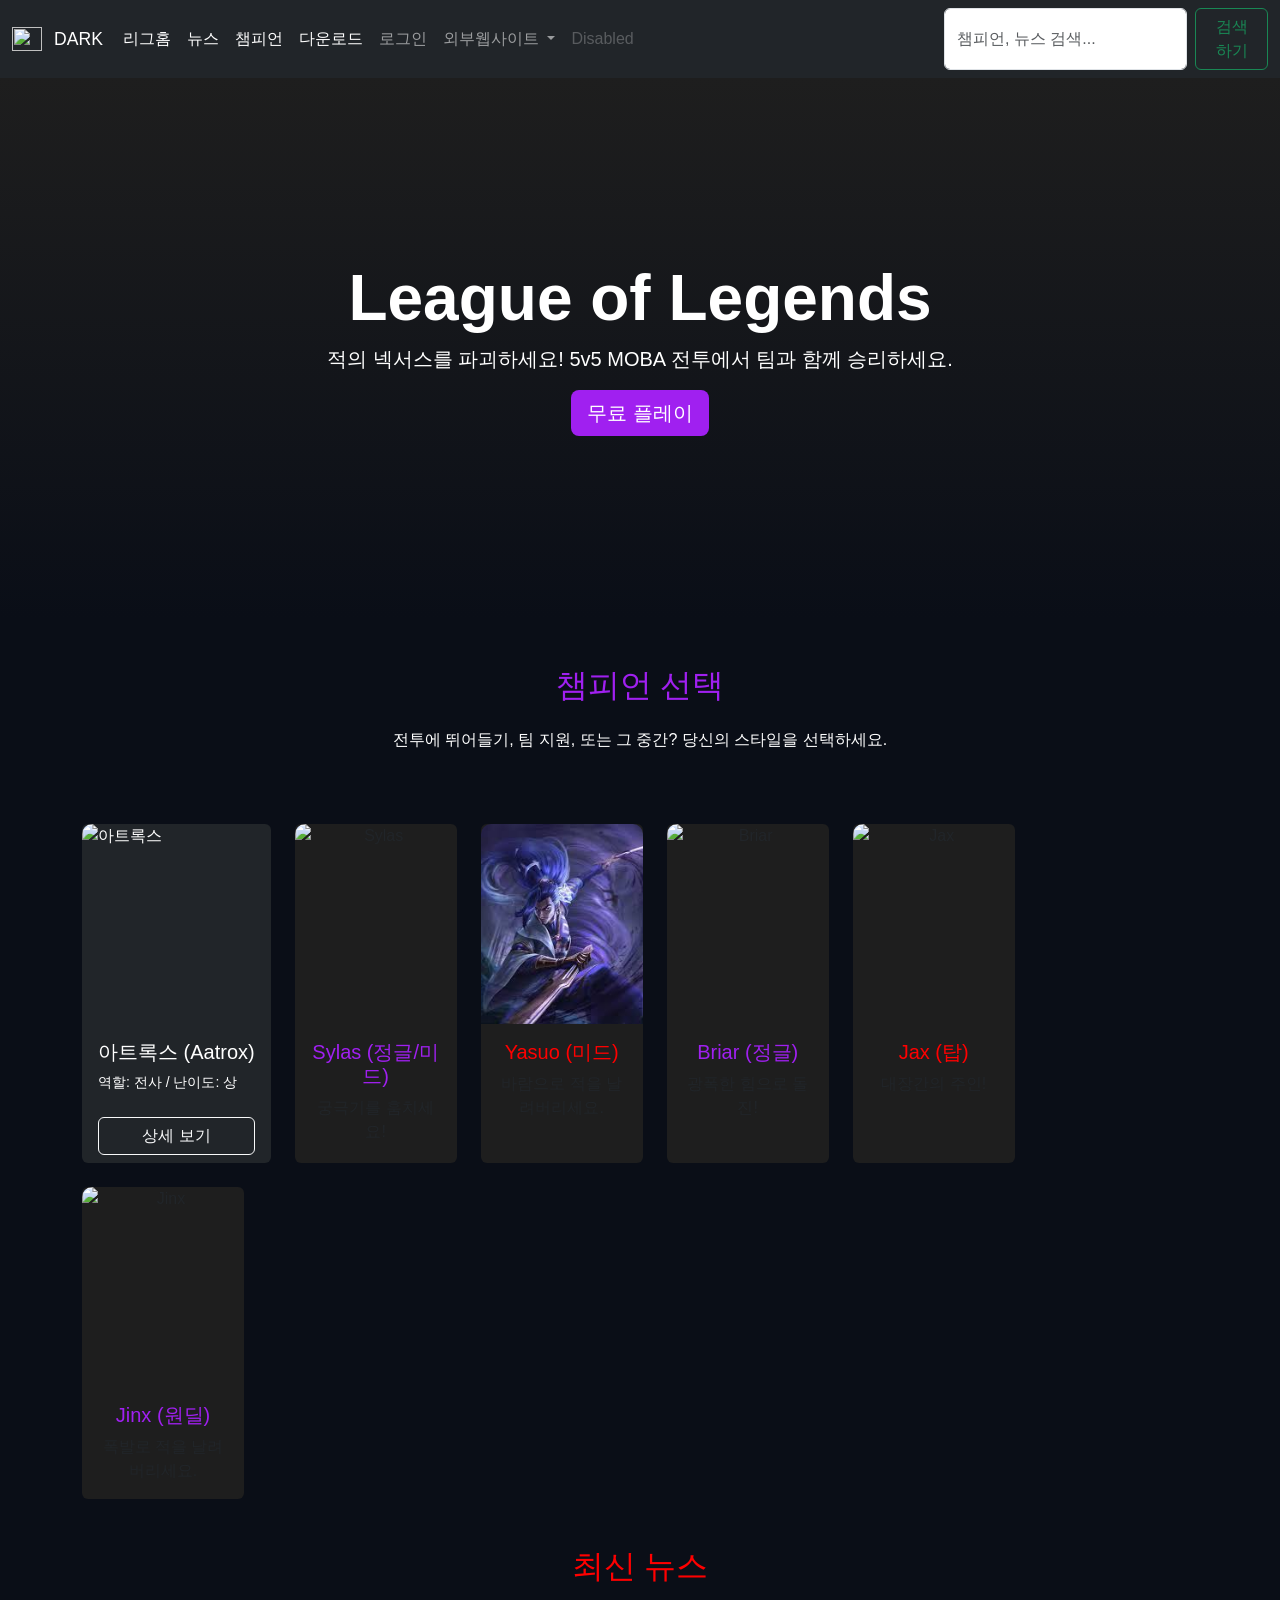
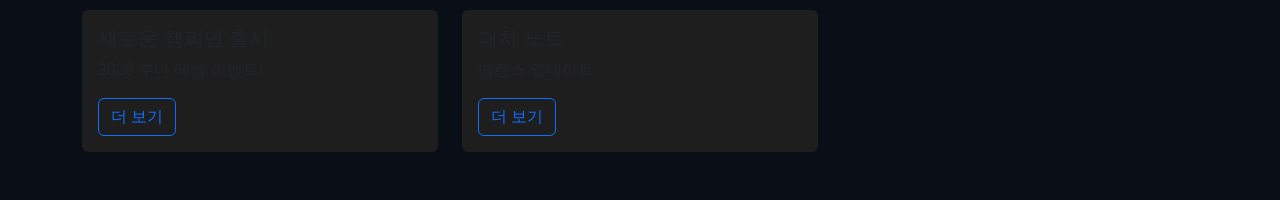
==== src/main/resources/META-INF/resources/main_index.html @ 8aef120c "12주차 자바 수업" ====
<!DOCTYPE html>
<html lang="ko">
<head>
    <meta charset="UTF-8">
    <meta name="viewport" content="width=device-width, initial-scale=1.0">
    <title>League of Legends - 메인 페이지</title>
    <!-- Bootstrap 5 CDN -->
    <link href="https://cdn.jsdelivr.net/npm/bootstrap@5.3.0/dist/css/bootstrap.min.css" rel="stylesheet">
    <link rel="stylesheet" href="css/main.css">
    <script src="js/bootstrap.bundle.min.js"></script>
    <script src="js/test2.js"></script>
    <script src="js/test.js"></script>
    <script src="js/toggle.js"></script>

    
    <script>
        window.onload = function() {
            alert("메인 페이지 로딩 완료");
        }
    </script>

</head>
<body>

    <!-- 헤더 (Navbar) -->
    <!-- <nav class="navbar navbar-expand-lg navbar-dark">
        <div class="container-fluid">
            <a class="navbar-brand" href="index.html">리그 오브 레전드</a>
            <button class="navbar-toggler" type="button" data-bs-toggle="collapse" data-bs-target="#navbarNav" aria-controls="navbarNav" aria-expanded="false" aria-label="Toggle navigation">
                <span class="navbar-toggler-icon"></span>
            </button>
            <div class="collapse navbar-collapse" id="navbarNav">
                <ul class="navbar-nav ms-auto">
                    <li class="nav-item"><a class="nav-link" href="#">뉴스</a></li>
                    <li class="nav-item"><a class="nav-link" href="#">챔피언</a></li>
                    <li class="nav-item"><a class="nav-link" href="#">다운로드</a></li>
                    <li class="nav-item"><a class="nav-link" href="#">로그인</a></li>
                    <li class="nav-item"><a class="nav-link" href="https://www.leagueoflegends.com/ko-kr/" target ="_blank">외부사이트</a></li>
                </ul>
            </div>
        </div>
    </nav> -->


    <nav class="navbar navbar-expand-lg navbar-dark bg-dark">
  <div class="container-fluid">
    <img src="/images/LOL.webp" alt="" width="30" height="24">
<!-- [변경] "Navbar" 텍스트 → 다크/라이트 토글 버튼 -->
<button class="btn border-0" id="themeToggleBtn" onclick="toggleTheme()">
DARK
</button>
    <!-- <a class="navbar-brand" href="#">NAVIVAR</a> -->
    <button class="navbar-toggler" type="button" data-bs-toggle="collapse" data-bs-target="#navbarSupportedContent" aria-controls="navbarSupportedContent" aria-expanded="false" aria-label="Toggle navigation">
      <span class="navbar-toggler-icon"></span>
    </button>
    <div class="collapse navbar-collapse" id="navbarSupportedContent">
      <ul class="navbar-nav me-auto mb-2 mb-lg-0">
        <li class="nav-item">
          <a class="nav-link active" aria-current="page" href="#">리그홈</a>
        </li>
        <li class="nav-item">
          <a class="nav-link active" aria-current="page" href="#">뉴스</a>
        </li>
        <li class="nav-item">
          <a class="nav-link active" aria-current="page" href="#">챔피언</a>
        </li>
        <li class="nav-item">
          <a class="nav-link active" aria-current="page" href="main_page_sub/download.html">다운로드</a>
        </li>
        <li class="nav-item">
          <a class="nav-link" href="/login">로그인</a>
        </li>
        <li class="nav-item dropdown">
          <a class="nav-link dropdown-toggle" href="#" id="navbarDropdown" role="button" data-bs-toggle="dropdown" aria-expanded="false">
            외부웹사이트
          </a>
          <ul class="dropdown-menu" aria-labelledby="navbarDropdown">
            <li><a class="dropdown-item" href="https://www.leagueoflegends.com/ko-kr/" target ="_blank">롤공식홈</a></li>
            <li><a class="dropdown-item" href="https://lol.ps/" target ="_blank">롤전적</a></li>
            <li><hr class="dropdown-divider"></li>
            <li><a class="dropdown-item" href="https://www.youtube.com/@LeagueofLegends-Korea" target = "_blank">관련유튜브</a></li>
          </ul>
        </li>
        <li class="nav-item">
          <a class="nav-link disabled" href="#" tabindex="-1" aria-disabled="true">Disabled</a>
        </li>
      </ul>
      <form class="d-flex" id="searchForm">
        <input class="form-control me-2" type="search" placeholder="챔피언, 뉴스 검색..." aria-label="Search" id="searchInput">
        <button class="btn btn-outline-success" type="submit">검색하기</button>
    </form>
    </div>
  </div>
</nav>
    <!-- 히어로 배너 (Hero Banner) -->
    <section class="hero d-flex align-items-center justify-content-center text-center py-5">
        <div class="container">
            <h1 class="display-3 fw-bold">League of Legends</h1>
            <p class="lead">적의 넥서스를 파괴하세요! 5v5 MOBA 전투에서 팀과 함께 승리하세요.</p>
            <a href="#" class="btn btn-primary btn-lg" onclick="alert('즐거운 플레이 되세요')" >무료 플레이</a>
        </div>
    </section>

<!-- 챔피언 선택 섹션 (작은 썸네일 PNG로 업데이트!) -->
    <section class="container my-5">
        <h2 class="text-center mb-4 accent-purple">챔피언 선택</h2>
        <p class="text-center mb-5">전투에 뛰어들기, 팀 지원, 또는 그 중간? 당신의 스타일을 선택하세요.</p>
        <div class="row g-4">
        <div class="row row-cols-auto g-4"> 
            <!-- Aatrox -->
            <!-- <div class="col-md-6 col-lg-4 col-xl-2">
                <div class="card text-center h-100">
                    <img src="https://ddragon.leagueoflegends.com/cdn/15.24.1/img/champion/Aatrox.png" class="card-img-top" alt="Aatrox" loading="lazy">
                    <div class="card-body">
                        <h5 class="card-title accent-red">Aatrox (탑)</h5>
                        <p class="card-text">어둠의 검으로 적을 베세요.</p>
                    </div>
                </div>
            </div> -->

             <!-- <div class="col">
<div class="card bg-dark text-white border-secondary h-100">
    <img src="https://ddragon.leagueoflegends.com/cdn/15.24.1/img/champion/Aatrox.png" class="card-img-top" alt="아트록스">
    <div class="card-body">
    <h5 class="card-title">아트록스 (Aatrox)</h5>
    <p class="card-text small">역할: 전사 / 난이도: 상</p>
        </div>
            <div class="card-footer bg-transparent border-0">
                <button class="btn btn-outline-light w-100"
                    data-bs-toggle="modal"
                    data-bs-target="#modalAatrox"
                    data-champ="Aatrox">
                    상세 보기
                </button>
            </div>
        </div>
</div>  -->

<div class="col">
<div class="card bg-dark text-white border-secondary h-100">
    <img src="https://ddragon.leagueoflegends.com/cdn/15.24.1/img/champion/Aatrox.png" class="card-img-top" alt="아트록스">
    <div class="card-body">
<h5 class="card-title">아트록스 (Aatrox)</h5>
<p class="card-text small">역할: 전사 / 난이도: 상</p>
    </div>
    <div class="card-footer bg-transparent border-0">
<button class="btn btn-outline-light w-100"
data-bs-toggle="modal"
data-bs-target="#modalAatrox"
data-champ="Aatrox">
상세 보기
</button>
</div>
</div>
</div>

<!-- 모달 (iframe으로 Aatrox.html 불러오기) -->
<div class="modal fade" id="modalAatrox" tabindex="-1" aria-labelledby="modalAatroxLabel" aria-hidden="true">
<div class="modal-dialog modal-xl modal-dialog-centered modal-dialog-scrollable">
<div class="modal-content bg-dark text-white border-secondary">
<!-- 헤더 -->
<div class="modal-header border-secondary">
<h5 class="modal-title" id="modalAatroxLabel">아트록스 (Aatrox) 상세 정보</h5>
<button type="button" class="btn-close btn-close-white" data-bs-dismiss="modal" aria-label="Close"></button>
</div>
<!-- 바디: iframe으로 내용 채움 -->
<div class="modal-body p-0" style="height: 65vh; background: #0a0e17;">
<iframe
src="modals/Aatrox.html"
frameborder="0"
style="width: 100%; height: 100%; border: none;"
allowfullscreen>
</iframe>
</div>
<!-- 푸터 -->
<div class="modal-footer border-secondary">
<button type="button" class="btn btn-outline-light" data-bs-dismiss="modal">닫기</button>
</div>
</div>
</div>
</div>
            <!-- Sylas -->
            <div class="col-md-6 col-lg-4 col-xl-2">
                <div class="card text-center h-100">
                    <img src="https://ddragon.leagueoflegends.com/cdn/15.24.1/img/champion/Sylas.png" class="card-img-top" alt="Sylas" loading="lazy">
                    <div class="card-body">
                        <h5 class="card-title accent-purple">Sylas (정글/미드)</h5>
                        <p class="card-text">궁극기를 훔치세요!</p>
                    </div>
                </div>
            </div>
            <!-- Anivia -->
            <div class="col-md-6 col-lg-4 col-xl-2">
                <div class="card text-center h-100">
                    <img src="image/yasuo.jpg" class="card-img-top" alt="Anivia" loading="lazy">
                    <div class="card-body">
                        <h5 class="card-title accent-red">Yasuo (미드)</h5>
                        <p class="card-text">바람으로 적을 날려버리세요.</p>
                    </div>
                </div>
            </div>
            <!-- Briar -->
            <div class="col-md-6 col-lg-4 col-xl-2">
                <div class="card text-center h-100">
                    <img src="https://ddragon.leagueoflegends.com/cdn/15.24.1/img/champion/Briar.png" class="card-img-top" alt="Briar" loading="lazy">
                    <div class="card-body">
                        <h5 class="card-title accent-purple">Briar (정글)</h5>
                        <p class="card-text">광폭한 힘으로 돌진!</p>
                    </div>
                </div>
            </div>
            <!-- Jax -->
            <div class="col-md-6 col-lg-4 col-xl-2">
                <div class="card text-center h-100">
                    <img src="https://ddragon.leagueoflegends.com/cdn/15.24.1/img/champion/Jax.png" class="card-img-top" alt="Jax" loading="lazy">
                    <div class="card-body">
                        <h5 class="card-title accent-red">Jax (탑)</h5>
                        <p class="card-text">대장간의 주인!</p>
                    </div>
                </div>
            </div>
            <!-- Jinx -->
            <div class="col-md-6 col-lg-4 col-xl-2">
                <div class="card text-center h-100">
                    <img src="https://ddragon.leagueoflegends.com/cdn/15.24.1/img/champion/Jinx.png" class="card-img-top" alt="Jinx" loading="lazy">
                    <div class="card-body">
                        <h5 class="card-title accent-purple">Jinx (원딜)</h5>
                        <p class="card-text">폭발로 적을 날려버리세요.</p>
                    </div>
                </div>
            </div>
        </div>
    </section>

    <!-- 뉴스 섹션 (기존 유지) -->
    <section class="container my-5">
        <h2 class="text-center mb-4 accent-red">최신 뉴스</h2>
        <div class="row g-4">
            <div class="col-md-6 col-lg-4">
                <div class="card">
                    <div class="card-body">
                        <h5 class="card-title">새로운 챔피언 출시</h5>
                        <p class="card-text">2026 루나 레벨 이벤트!</p>
                        <a href="#" class="btn btn-outline-primary">더 보기</a>
                    </div>
                </div>
            </div>
            <div class="col-md-6 col-lg-4">
                <div class="card">
                    <div class="card-body">
                        <h5 class="card-title">패치 노트</h5>
                        <p class="card-text">밸런스 업데이트.</p>
                        <a href="#" class="btn btn-outline-primary">더 보기</a>
                    </div>
                </div>
            </div>
        </div>
    </section>
    
    <!-- ===== 검색 결과 섹션 (기본 숨김) ===== -->
    <section id="searchResults">
    <!-- 키워드 헤더 -->
    <div class="search-keyword-header">
    <h1 id="searchKeywordDisplay"></h1>
    </div>
    <!-- 본문: 사이드바 + 콘텐츠 -->
    <div class="search-body">
    <div class="container-fluid px-0">
    <div class="row g-0">
    <!-- 왼쪽 카테고리 사이드바 -->
    <div class="col-md-3 col-lg-2 search-sidebar bg-white py-4">
    <div class="px-3 mb-3" style="font-size:0.8rem; color:#999; text-transform:uppercase; letter-spacing:0.1em;">카테고리</div>
    <div class="search-category-item active" onclick="switchCategory('champion', this)">
    챔피언 <span class="count" id="champCount">(0)</span>
    </div>
    <div class="search-category-item" onclick="switchCategory('news', this)">
    뉴스 <span class="count" id="newsCount">(0)</span>
    </div>
    </div>
    <!-- 오른쪽 콘텐츠 -->
    <div class="col-md-9 col-lg-10 search-content-area">
    <!-- 챔피언 결과 -->
    <div id="resultChampion">
    <h5 class="mb-4" style="color:#333;">챔피언</h5>
    <div id="championResultList"></div>
    </div>
    <!-- 뉴스 결과 -->
    <div id="resultNews" style="display:none;">
    <h5 class="mb-4" style="color:#333;">뉴스</h5>
    <div id="newsResultList"></div>
    </div>
    </div>
    </div>
    </div>
    </div>
    </section>

    <script src="js/search.js"></script>
    
</body>
</html>
---- src/main/resources/META-INF/resources/css/main.css ----
/* ── 기본 레이아웃 ──────────────────────────────────────────── */
body { background-color: #0a0e17; color: #fff; font-family: 'Arial', sans-serif; }
.navbar { background-color: #000; }
.hero { background: linear-gradient(to bottom, #1e1e1e, #0a0e17); min-height: 60vh; }

/* ── 강조 색상 ──────────────────────────────────────────────── */
.accent-purple { color: #a020f0; }
.accent-red { color: #ff0000; }

/* ── 카드 ────────────────────────────────────────────────────── */
.card { background-color: #1e1e1e; border: none; transition: transform 0.3s, box-shadow 0.3s; }
.card:hover { transform: scale(1.05); box-shadow: 0 10px 20px rgba(160, 32, 240, 0.5); }
.card-img-top { height: 200px; object-fit: cover; border-radius: 10px 10px 0 0; }

/* ── 버튼 ────────────────────────────────────────────────────── */
.btn-primary { background-color: #a020f0; border: none; }
.btn-primary:hover { background-color: #800080; }

/* ── 검색 결과 페이지 ────────────────────────────────────────── */
#searchResults { display: none; }

.search-keyword-header {
    background: #0a0a0a;
    background-image: radial-gradient(ellipse at center, #1a1a1a 0%, #000 70%);
    min-height: 180px;
    display: flex;
    align-items: center;
    justify-content: center;
    border-bottom: 2px solid #c8a96e;
}
.search-keyword-header h1 {
    font-size: 2.8rem;
    font-weight: 700;
    color: #fff;
    letter-spacing: 0.05em;
}

.search-body { background-color: #f0ede8; min-height: 500px; }
.search-sidebar { border-right: 1px solid #ddd; }

.search-category-item {
    padding: 14px 20px;
    cursor: pointer;
    color: #333;
    font-size: 0.95rem;
    border-left: 3px solid transparent;
    transition: all 0.2s;
}
.search-category-item:hover { background: #e0dcd5; }
.search-category-item.active {
    border-left: 3px solid #c8253a;
    font-weight: 700;
    color: #c8253a;
    background: #e8e4df;
}
.search-category-item .count { color: #999; font-size: 0.85rem; margin-left: 6px; }

.search-content-area { padding: 30px; }

.search-result-card {
    background: #fff;
    border: none;
    border-radius: 6px;
    margin-bottom: 16px;
    transition: box-shadow 0.2s;
}
.search-result-card:hover { box-shadow: 0 4px 15px rgba(0,0,0,0.15); }
.search-result-card img { width: 110px; height: 80px; object-fit: cover; border-radius: 6px 0 0 6px; }

.no-result { text-align: center; padding: 80px 20px; color: #666; }
.no-result h4 { color: #333; }

        body { background-color: #0a0e17; color: #fff; font-family: 'Arial', sans-serif; }
        .navbar { background-color: #000; }
        .hero { background: linear-gradient(to bottom, #1e1e1e, #0a0e17); min-height: 60vh; }
        .accent-purple { color: #a020f0; }
        .accent-red { color: #ff0000; }
        .card { background-color: #1e1e1e; border: none; transition: transform 0.3s, box-shadow 0.3s; }
        .card:hover { transform: scale(1.05); box-shadow: 0 10px 20px rgba(160, 32, 240, 0.5); }
        .card-img-top { height: 200px; object-fit: cover; border-radius: 10px 10px 0 0; }
        .btn-primary { background-color: #a020f0; border: none; }
        .btn-primary:hover { background-color: #800080; }
/* ── [추가] 테마 토글 버튼 (폰트 크기, 색상 등 ) ──────────────── */
#themeToggleBtn { font-size: 1.1rem; color: #fff; }
body.light-mode #themeToggleBtn { color: #212529; }
/* ── [추가] 라이트 모드 (다양한 색상 정보 ─────────────────────── */
body.light-mode { background-color: #f8f9fa; color: #212529; }
body.light-mode .navbar { background-color: #e9ecef !important; }
body.light-mode .navbar .navbar-brand,
body.light-mode .navbar .nav-link { color: #212529 !important; }
body.light-mode .hero { background: linear-gradient(to bottom, #dce3ea, #f8f9fa); }
body.light-mode .card { background-color: #ffffff; color: #212529; border: 1px solid #dee2e6; }
body.light-mode .card-title { color: #212529; }
body.light-mode .card-text { color: #555; }
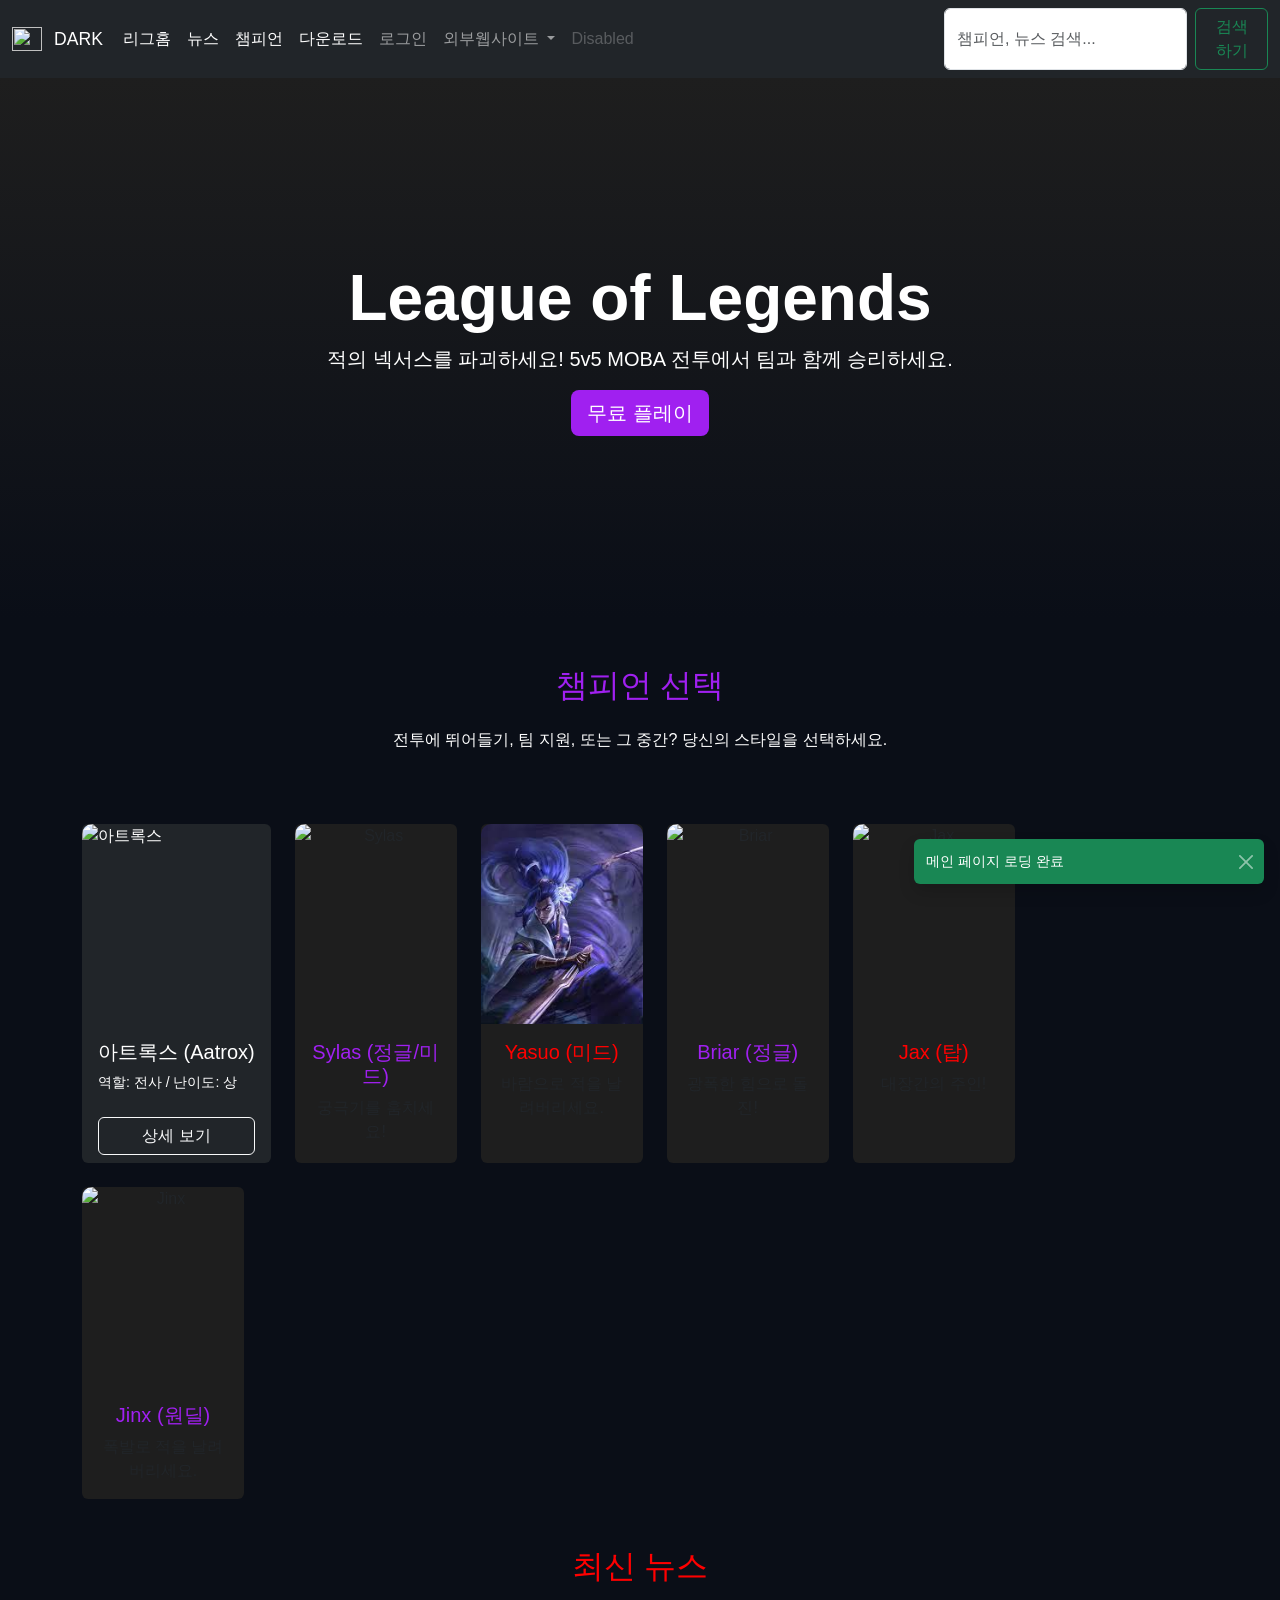
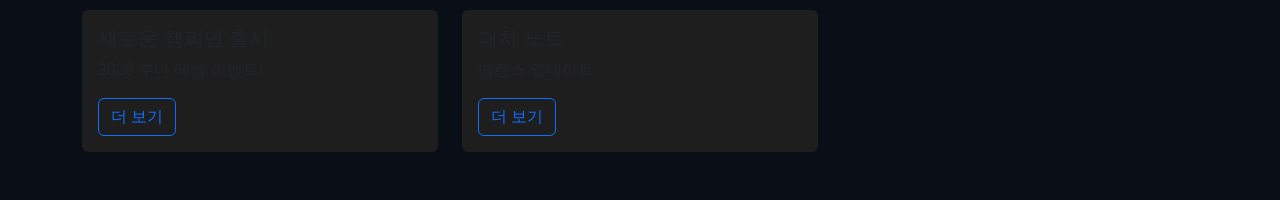
==== commit 772fa97f: "13주차 자바 수업" ====
--- a/src/main/resources/META-INF/resources/main_index.html
+++ b/src/main/resources/META-INF/resources/main_index.html
@@ -8,14 +8,14 @@
     <link href="https://cdn.jsdelivr.net/npm/bootstrap@5.3.0/dist/css/bootstrap.min.css" rel="stylesheet">
     <link rel="stylesheet" href="css/main.css">
     <script src="js/bootstrap.bundle.min.js"></script>
-    <script src="js/test2.js"></script>
+    <!-- <script src="js/test2.js"></script> -->
     <script src="js/test.js"></script>
     <script src="js/toggle.js"></script>
 
     
     <script>
         window.onload = function() {
-            alert("메인 페이지 로딩 완료");
+            showToast('메인 페이지 로딩 완료');
         }
     </script>
 
@@ -295,6 +295,21 @@
     </div>
     </section>
 
+<div class="toast-container position-fixed
+                    bottom-0 end-0 p-3" style="z-index:9999">
+    <div id="liveToast" class="toast align-items-center
+            text-white bg-success border-0" role="alert">
+        <div class="d-flex">
+            <div class="toast-body" id="toastBody">
+            메시지
+            </div>
+            <button type="button"
+                class="btn-close btn-close-white me-2 m-auto"
+                data-bs-dismiss="toast"></button>
+        </div>
+    </div>
+</div>
+
     <script src="js/search.js"></script>
     
 </body>
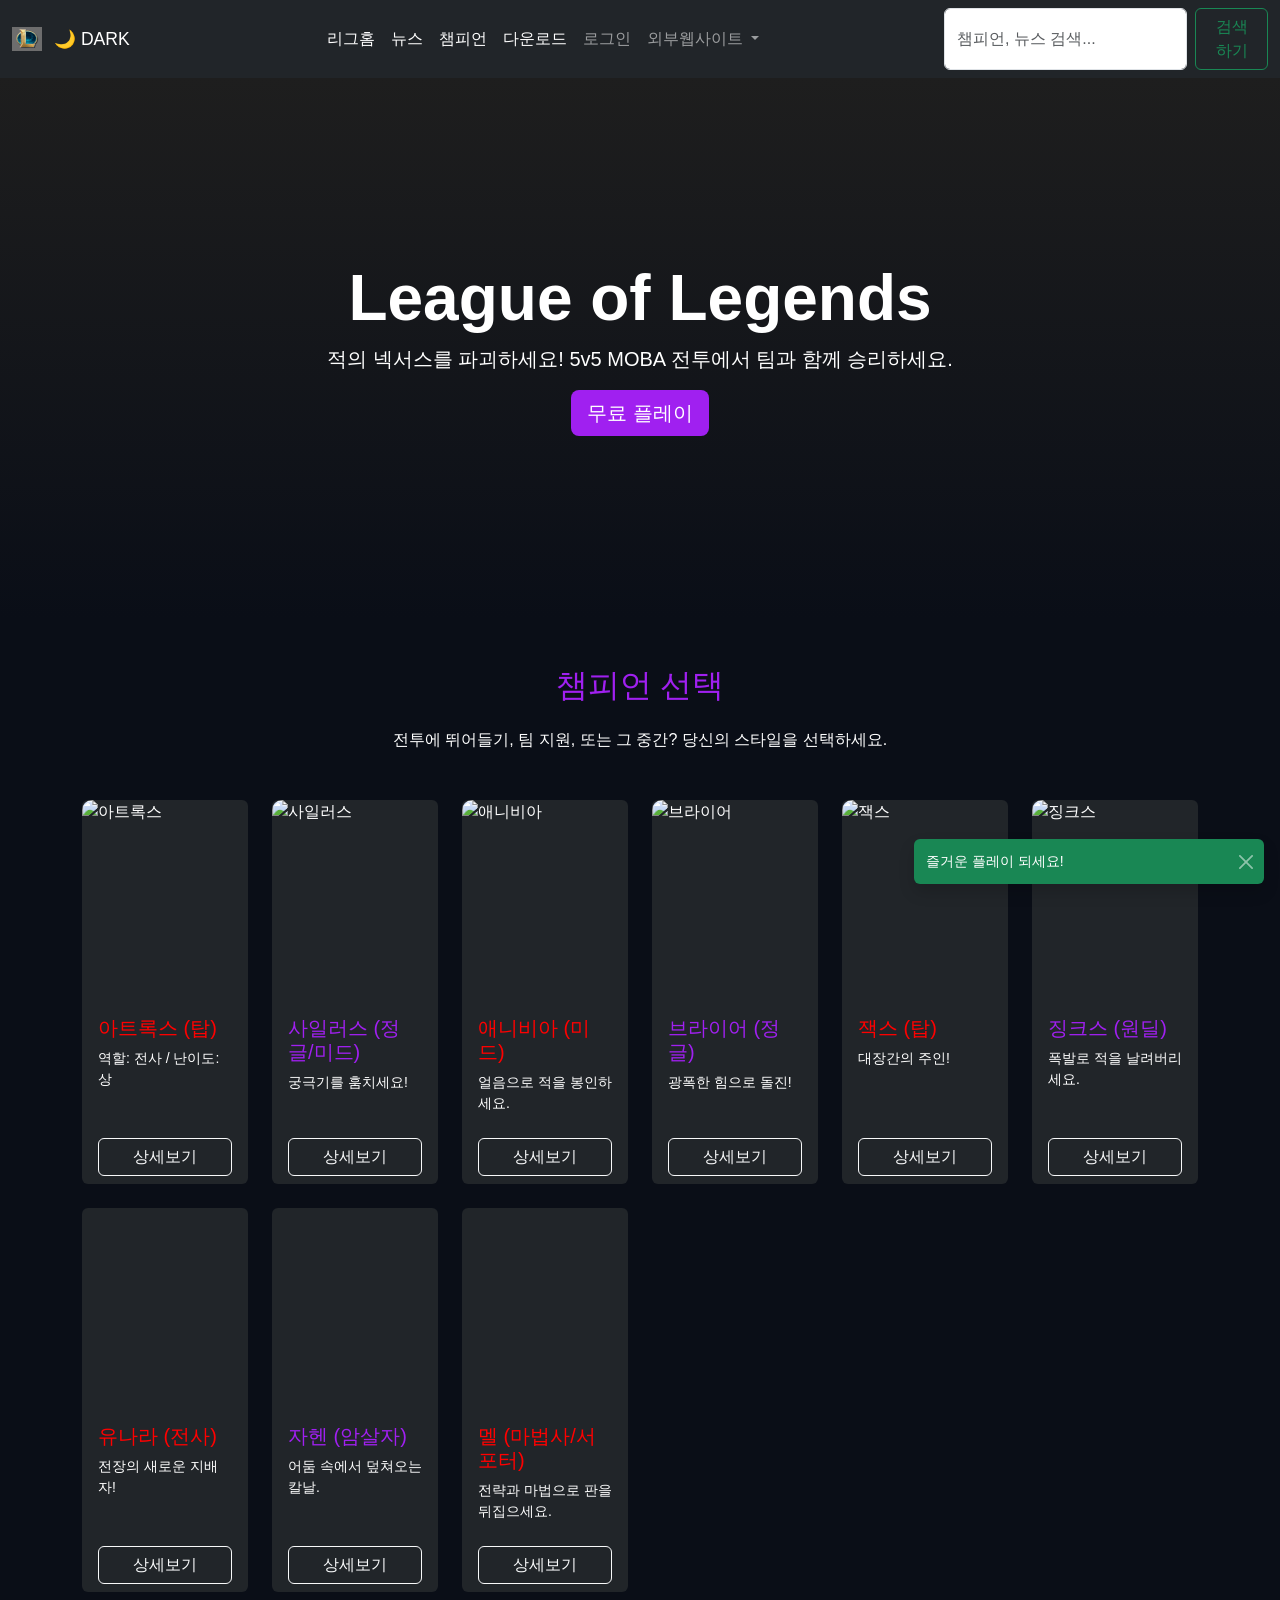
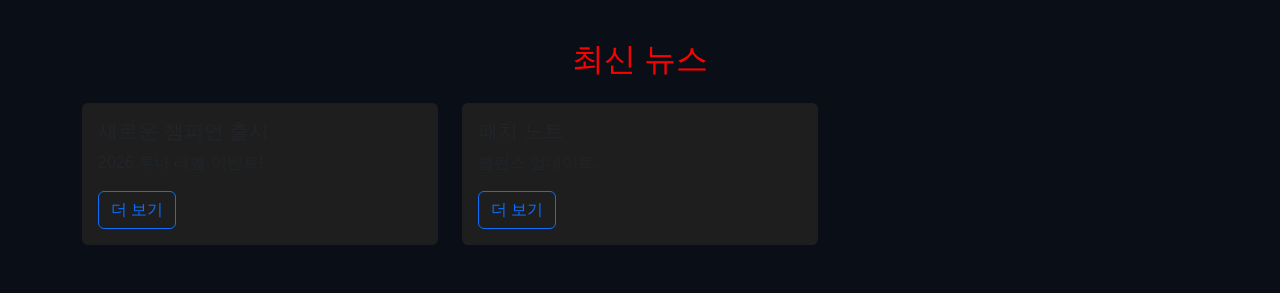
==== commit 274fb002: "과제 및 기말고사 시험공부 요약 포함" ====
--- a/src/main/resources/META-INF/resources/main_index.html
+++ b/src/main/resources/META-INF/resources/main_index.html
@@ -4,235 +4,218 @@
     <meta charset="UTF-8">
     <meta name="viewport" content="width=device-width, initial-scale=1.0">
     <title>League of Legends - 메인 페이지</title>
-    <!-- Bootstrap 5 CDN -->
     <link href="https://cdn.jsdelivr.net/npm/bootstrap@5.3.0/dist/css/bootstrap.min.css" rel="stylesheet">
     <link rel="stylesheet" href="css/main.css">
-    <script src="js/bootstrap.bundle.min.js"></script>
-    <!-- <script src="js/test2.js"></script> -->
+    <link rel="stylesheet" href="css/download_home.css">
+    
+    <script src="https://cdn.jsdelivr.net/npm/bootstrap@5.3.0/dist/js/bootstrap.bundle.min.js"></script>
+    
     <script src="js/test.js"></script>
+    <script src="js/test2.js"></script>
     <script src="js/toggle.js"></script>
 
-    
     <script>
         window.onload = function() {
-            showToast('메인 페이지 로딩 완료');
-        }
+            if (typeof showToast === 'function') {
+                showToast('즐거운 플레이 되세요!');
+            }
+        };
     </script>
 
+    <style>
+        body { background-color: #0a0e17; color: #fff; font-family: 'Arial', sans-serif; }
+        .navbar { background-color: #000; }
+        .hero { background: linear-gradient(to bottom, #1e1e1e, #0a0e17); min-height: 60vh; }
+        .accent-purple { color: #a020f0; }
+        .accent-red { color: #ff0000; }
+        .card { background-color: #1e1e1e; border: none; transition: transform 0.3s, box-shadow 0.3s; }
+        .card:hover { transform: scale(1.05); box-shadow: 0 10px 20px rgba(160, 32, 240, 0.5); }
+        .card-img-top { height: 200px; object-fit: cover; border-radius: 10px 10px 0 0; }
+        .btn-primary { background-color: #a020f0; border: none; }
+        .btn-primary:hover { background-color: #800080; }
+    </style>
 </head>
 <body>
 
-    <!-- 헤더 (Navbar) -->
-    <!-- <nav class="navbar navbar-expand-lg navbar-dark">
+    <nav class="navbar navbar-expand-lg navbar-dark bg-dark">
         <div class="container-fluid">
-            <a class="navbar-brand" href="index.html">리그 오브 레전드</a>
-            <button class="navbar-toggler" type="button" data-bs-toggle="collapse" data-bs-target="#navbarNav" aria-controls="navbarNav" aria-expanded="false" aria-label="Toggle navigation">
+            <img src="image/lol-logo.jpg" alt="" width="30" height="24">
+            <button class="btn border-0 text-white" id="themeToggleBtn">
+                DARK
+            </button>
+            <button class="navbar-toggler" type="button" data-bs-toggle="collapse" data-bs-target="#navbarSupportedContent" aria-controls="navbarSupportedContent" aria-expanded="false" aria-label="Toggle navigation">
                 <span class="navbar-toggler-icon"></span>
             </button>
-            <div class="collapse navbar-collapse" id="navbarNav">
-                <ul class="navbar-nav ms-auto">
-                    <li class="nav-item"><a class="nav-link" href="#">뉴스</a></li>
-                    <li class="nav-item"><a class="nav-link" href="#">챔피언</a></li>
-                    <li class="nav-item"><a class="nav-link" href="#">다운로드</a></li>
-                    <li class="nav-item"><a class="nav-link" href="#">로그인</a></li>
-                    <li class="nav-item"><a class="nav-link" href="https://www.leagueoflegends.com/ko-kr/" target ="_blank">외부사이트</a></li>
+            <div class="collapse navbar-collapse" id="navbarSupportedContent">
+                <ul class="navbar-nav mx-auto mb-2 mb-lg-0">
+                    <li class="nav-item">
+                        <a class="nav-link active" aria-current="page" href="#">리그홈</a>
+                    </li>
+                    <li class="nav-item">
+                        <a class="nav-link active" aria-current="page" href="#">뉴스</a>
+                    </li>
+                    <li class="nav-item">
+                        <a class="nav-link active" aria-current="page" href="#">챔피언</a>
+                    </li>
+                    <li class="nav-item">
+                        <a class="nav-link active" aria-current="page" href="main_page_sub/download.html">다운로드</a>
+                    </li>
+                    <li class="nav-item">
+                        <a class="nav-link" href="/login">로그인</a>
+                    </li>
+                    <li class="nav-item dropdown">
+                        <a class="nav-link dropdown-toggle" href="#" id="navbarDropdown" role="button" data-bs-toggle="dropdown" aria-expanded="false">
+                            외부웹사이트
+                        </a>
+                        <ul class="dropdown-menu" aria-labelledby="navbarDropdown">
+                            <li><a class="dropdown-item" href="https://www.leagueoflegends.com/ko-kr/" target="_blank">롤공식홈</a></li>
+                            <li><a class="dropdown-item" href="https://lol.ps/" target="_blank">롤전적</a></li>
+                            <li><hr class="dropdown-divider"></li>
+                            <li><a class="dropdown-item" href="https://www.youtube.com/@LeagueofLegends-Korea" target="_blank">관련유튜브</a></li>
+                        </ul>
+                    </li>
                 </ul>
-            </div>
-        </div>
-    </nav> -->
-
-
-    <nav class="navbar navbar-expand-lg navbar-dark bg-dark">
-  <div class="container-fluid">
-    <img src="/images/LOL.webp" alt="" width="30" height="24">
-<!-- [변경] "Navbar" 텍스트 → 다크/라이트 토글 버튼 -->
-<button class="btn border-0" id="themeToggleBtn" onclick="toggleTheme()">
-DARK
-</button>
-    <!-- <a class="navbar-brand" href="#">NAVIVAR</a> -->
-    <button class="navbar-toggler" type="button" data-bs-toggle="collapse" data-bs-target="#navbarSupportedContent" aria-controls="navbarSupportedContent" aria-expanded="false" aria-label="Toggle navigation">
-      <span class="navbar-toggler-icon"></span>
-    </button>
-    <div class="collapse navbar-collapse" id="navbarSupportedContent">
-      <ul class="navbar-nav me-auto mb-2 mb-lg-0">
-        <li class="nav-item">
-          <a class="nav-link active" aria-current="page" href="#">리그홈</a>
-        </li>
-        <li class="nav-item">
-          <a class="nav-link active" aria-current="page" href="#">뉴스</a>
-        </li>
-        <li class="nav-item">
-          <a class="nav-link active" aria-current="page" href="#">챔피언</a>
-        </li>
-        <li class="nav-item">
-          <a class="nav-link active" aria-current="page" href="main_page_sub/download.html">다운로드</a>
-        </li>
-        <li class="nav-item">
-          <a class="nav-link" href="/login">로그인</a>
-        </li>
-        <li class="nav-item dropdown">
-          <a class="nav-link dropdown-toggle" href="#" id="navbarDropdown" role="button" data-bs-toggle="dropdown" aria-expanded="false">
-            외부웹사이트
-          </a>
-          <ul class="dropdown-menu" aria-labelledby="navbarDropdown">
-            <li><a class="dropdown-item" href="https://www.leagueoflegends.com/ko-kr/" target ="_blank">롤공식홈</a></li>
-            <li><a class="dropdown-item" href="https://lol.ps/" target ="_blank">롤전적</a></li>
-            <li><hr class="dropdown-divider"></li>
-            <li><a class="dropdown-item" href="https://www.youtube.com/@LeagueofLegends-Korea" target = "_blank">관련유튜브</a></li>
-          </ul>
-        </li>
-        <li class="nav-item">
-          <a class="nav-link disabled" href="#" tabindex="-1" aria-disabled="true">Disabled</a>
-        </li>
-      </ul>
-      <form class="d-flex" id="searchForm">
-        <input class="form-control me-2" type="search" placeholder="챔피언, 뉴스 검색..." aria-label="Search" id="searchInput">
-        <button class="btn btn-outline-success" type="submit">검색하기</button>
-    </form>
-    </div>
-  </div>
-</nav>
-    <!-- 히어로 배너 (Hero Banner) -->
+                <form class="d-flex" id="searchForm">
+                    <input class="form-control me-2" type="search" placeholder="챔피언, 뉴스 검색..." aria-label="Search" id="searchInput">
+                    <button class="btn btn-outline-success" type="submit">검색하기</button>
+                </form>
+            </div>
+        </div>
+    </nav>
+
     <section class="hero d-flex align-items-center justify-content-center text-center py-5">
         <div class="container">
             <h1 class="display-3 fw-bold">League of Legends</h1>
             <p class="lead">적의 넥서스를 파괴하세요! 5v5 MOBA 전투에서 팀과 함께 승리하세요.</p>
-            <a href="#" class="btn btn-primary btn-lg" onclick="alert('즐거운 플레이 되세요')" >무료 플레이</a>
+            <a href="#" class="btn btn-primary btn-lg" onclick="alert('즐거운 플레이 되세요')">무료 플레이</a>
         </div>
     </section>
 
-<!-- 챔피언 선택 섹션 (작은 썸네일 PNG로 업데이트!) -->
     <section class="container my-5">
         <h2 class="text-center mb-4 accent-purple">챔피언 선택</h2>
         <p class="text-center mb-5">전투에 뛰어들기, 팀 지원, 또는 그 중간? 당신의 스타일을 선택하세요.</p>
         <div class="row g-4">
-        <div class="row row-cols-auto g-4"> 
-            <!-- Aatrox -->
-            <!-- <div class="col-md-6 col-lg-4 col-xl-2">
-                <div class="card text-center h-100">
-                    <img src="https://ddragon.leagueoflegends.com/cdn/15.24.1/img/champion/Aatrox.png" class="card-img-top" alt="Aatrox" loading="lazy">
-                    <div class="card-body">
-                        <h5 class="card-title accent-red">Aatrox (탑)</h5>
-                        <p class="card-text">어둠의 검으로 적을 베세요.</p>
-                    </div>
-                </div>
-            </div> -->
-
-             <!-- <div class="col">
-<div class="card bg-dark text-white border-secondary h-100">
-    <img src="https://ddragon.leagueoflegends.com/cdn/15.24.1/img/champion/Aatrox.png" class="card-img-top" alt="아트록스">
-    <div class="card-body">
-    <h5 class="card-title">아트록스 (Aatrox)</h5>
-    <p class="card-text small">역할: 전사 / 난이도: 상</p>
-        </div>
-            <div class="card-footer bg-transparent border-0">
-                <button class="btn btn-outline-light w-100"
-                    data-bs-toggle="modal"
-                    data-bs-target="#modalAatrox"
-                    data-champ="Aatrox">
-                    상세 보기
-                </button>
-            </div>
-        </div>
-</div>  -->
-
-<div class="col">
-<div class="card bg-dark text-white border-secondary h-100">
-    <img src="https://ddragon.leagueoflegends.com/cdn/15.24.1/img/champion/Aatrox.png" class="card-img-top" alt="아트록스">
-    <div class="card-body">
-<h5 class="card-title">아트록스 (Aatrox)</h5>
-<p class="card-text small">역할: 전사 / 난이도: 상</p>
-    </div>
-    <div class="card-footer bg-transparent border-0">
-<button class="btn btn-outline-light w-100"
-data-bs-toggle="modal"
-data-bs-target="#modalAatrox"
-data-champ="Aatrox">
-상세 보기
-</button>
-</div>
-</div>
-</div>
-
-<!-- 모달 (iframe으로 Aatrox.html 불러오기) -->
-<div class="modal fade" id="modalAatrox" tabindex="-1" aria-labelledby="modalAatroxLabel" aria-hidden="true">
-<div class="modal-dialog modal-xl modal-dialog-centered modal-dialog-scrollable">
-<div class="modal-content bg-dark text-white border-secondary">
-<!-- 헤더 -->
-<div class="modal-header border-secondary">
-<h5 class="modal-title" id="modalAatroxLabel">아트록스 (Aatrox) 상세 정보</h5>
-<button type="button" class="btn-close btn-close-white" data-bs-dismiss="modal" aria-label="Close"></button>
-</div>
-<!-- 바디: iframe으로 내용 채움 -->
-<div class="modal-body p-0" style="height: 65vh; background: #0a0e17;">
-<iframe
-src="modals/Aatrox.html"
-frameborder="0"
-style="width: 100%; height: 100%; border: none;"
-allowfullscreen>
-</iframe>
-</div>
-<!-- 푸터 -->
-<div class="modal-footer border-secondary">
-<button type="button" class="btn btn-outline-light" data-bs-dismiss="modal">닫기</button>
-</div>
-</div>
-</div>
-</div>
-            <!-- Sylas -->
-            <div class="col-md-6 col-lg-4 col-xl-2">
-                <div class="card text-center h-100">
-                    <img src="https://ddragon.leagueoflegends.com/cdn/15.24.1/img/champion/Sylas.png" class="card-img-top" alt="Sylas" loading="lazy">
-                    <div class="card-body">
-                        <h5 class="card-title accent-purple">Sylas (정글/미드)</h5>
-                        <p class="card-text">궁극기를 훔치세요!</p>
-                    </div>
-                </div>
-            </div>
-            <!-- Anivia -->
-            <div class="col-md-6 col-lg-4 col-xl-2">
-                <div class="card text-center h-100">
-                    <img src="image/yasuo.jpg" class="card-img-top" alt="Anivia" loading="lazy">
-                    <div class="card-body">
-                        <h5 class="card-title accent-red">Yasuo (미드)</h5>
-                        <p class="card-text">바람으로 적을 날려버리세요.</p>
-                    </div>
-                </div>
-            </div>
-            <!-- Briar -->
-            <div class="col-md-6 col-lg-4 col-xl-2">
-                <div class="card text-center h-100">
-                    <img src="https://ddragon.leagueoflegends.com/cdn/15.24.1/img/champion/Briar.png" class="card-img-top" alt="Briar" loading="lazy">
-                    <div class="card-body">
-                        <h5 class="card-title accent-purple">Briar (정글)</h5>
-                        <p class="card-text">광폭한 힘으로 돌진!</p>
-                    </div>
-                </div>
-            </div>
-            <!-- Jax -->
-            <div class="col-md-6 col-lg-4 col-xl-2">
-                <div class="card text-center h-100">
-                    <img src="https://ddragon.leagueoflegends.com/cdn/15.24.1/img/champion/Jax.png" class="card-img-top" alt="Jax" loading="lazy">
-                    <div class="card-body">
-                        <h5 class="card-title accent-red">Jax (탑)</h5>
-                        <p class="card-text">대장간의 주인!</p>
-                    </div>
-                </div>
-            </div>
-            <!-- Jinx -->
-            <div class="col-md-6 col-lg-4 col-xl-2">
-                <div class="card text-center h-100">
-                    <img src="https://ddragon.leagueoflegends.com/cdn/15.24.1/img/champion/Jinx.png" class="card-img-top" alt="Jinx" loading="lazy">
-                    <div class="card-body">
-                        <h5 class="card-title accent-purple">Jinx (원딜)</h5>
-                        <p class="card-text">폭발로 적을 날려버리세요.</p>
-                    </div>
-                </div>
-            </div>
+            
+            <div class="col-md-6 col-lg-4 col-xl-2">
+                <div class="card bg-dark text-white border-secondary h-100">
+                    <img src="https://ddragon.leagueoflegends.com/cdn/15.24.1/img/champion/Aatrox.png" class="card-img-top" alt="아트록스">
+                    <div class="card-body">
+                        <h5 class="card-title accent-red">아트록스 (탑)</h5>
+                        <p class="card-text small">역할: 전사 / 난이도: 상</p>
+                    </div>
+                    <div class="card-footer bg-transparent border-0">
+                        <button class="btn btn-outline-light w-100" data-bs-toggle="modal" data-bs-target="#championModal" data-url="./modals/Aatrox.html">상세보기</button>
+                    </div>
+                </div>
+            </div>
+
+            <div class="col-md-6 col-lg-4 col-xl-2">
+                <div class="card bg-dark text-white border-secondary h-100">
+                    <img src="https://ddragon.leagueoflegends.com/cdn/15.24.1/img/champion/Sylas.png" class="card-img-top" alt="사일러스" loading="lazy">
+                    <div class="card-body">
+                        <h5 class="card-title accent-purple">사일러스 (정글/미드)</h5>
+                        <p class="card-text small">궁극기를 훔치세요!</p>
+                    </div>
+                    <div class="card-footer bg-transparent border-0">
+                        <button class="btn btn-outline-light w-100" data-bs-toggle="modal" data-bs-target="#championModal" data-url="./modals/Sylas.html">상세보기</button>
+                    </div>
+                </div>
+            </div>
+
+            <div class="col-md-6 col-lg-4 col-xl-2">
+                <div class="card bg-dark text-white border-secondary h-100">
+                    <img src="https://ddragon.leagueoflegends.com/cdn/15.24.1/img/champion/Anivia.png" class="card-img-top" alt="애니비아" loading="lazy">
+                    <div class="card-body">
+                        <h5 class="card-title accent-red">애니비아 (미드)</h5>
+                        <p class="card-text small">얼음으로 적을 봉인하세요.</p>
+                    </div>
+                    <div class="card-footer bg-transparent border-0">
+                        <button class="btn btn-outline-light w-100" data-bs-toggle="modal" data-bs-target="#championModal" data-url="./modals/Anivia.html">상세보기</button>
+                    </div>
+                </div>
+            </div>
+
+            <div class="col-md-6 col-lg-4 col-xl-2">
+                <div class="card bg-dark text-white border-secondary h-100">
+                    <img src="https://ddragon.leagueoflegends.com/cdn/15.24.1/img/champion/Briar.png" class="card-img-top" alt="브라이어" loading="lazy">
+                    <div class="card-body">
+                        <h5 class="card-title accent-purple">브라이어 (정글)</h5>
+                        <p class="card-text small">광폭한 힘으로 돌진!</p>
+                    </div>
+                    <div class="card-footer bg-transparent border-0">
+                        <button class="btn btn-outline-light w-100" data-bs-toggle="modal" data-bs-target="#championModal" data-url="./modals/Briar.html">상세보기</button>
+                    </div>
+                </div>
+            </div>
+
+            <div class="col-md-6 col-lg-4 col-xl-2">
+                <div class="card bg-dark text-white border-secondary h-100">
+                    <img src="https://ddragon.leagueoflegends.com/cdn/15.24.1/img/champion/Jax.png" class="card-img-top" alt="잭스" loading="lazy">
+                    <div class="card-body">
+                        <h5 class="card-title accent-red">잭스 (탑)</h5>
+                        <p class="card-text small">대장간의 주인!</p>
+                    </div>
+                    <div class="card-footer bg-transparent border-0">
+                        <button class="btn btn-outline-light w-100" data-bs-toggle="modal" data-bs-target="#championModal" data-url="./modals/Jax.html">상세보기</button>
+                    </div>
+                </div>
+            </div>
+
+            <div class="col-md-6 col-lg-4 col-xl-2">
+                <div class="card bg-dark text-white border-secondary h-100">
+                    <img src="https://ddragon.leagueoflegends.com/cdn/15.24.1/img/champion/Jinx.png" class="card-img-top" alt="징크스" loading="lazy">
+                    <div class="card-body">
+                        <h5 class="card-title accent-purple">징크스 (원딜)</h5>
+                        <p class="card-text small">폭발로 적을 날려버리세요.</p>
+                    </div>
+                    <div class="card-footer bg-transparent border-0">
+                        <button class="btn btn-outline-light w-100" data-bs-toggle="modal" data-bs-target="#championModal" data-url="./modals/Jinx.html">상세보기</button>
+                    </div>
+                </div>
+            </div>
+
+            <div class="col-md-6 col-lg-4 col-xl-2">
+                <div class="card bg-dark text-white border-secondary h-100">
+                    <img src="/image/유나라.jpg" onerror="this.src='/images/LOL.png'" class="card-img-top" alt="유나라" loading="lazy">
+                    <div class="card-body">
+                        <h5 class="card-title accent-red">유나라 (전사)</h5>
+                        <p class="card-text small">전장의 새로운 지배자!</p>
+                    </div>
+                    <div class="card-footer bg-transparent border-0">
+                        <button class="btn btn-outline-light w-100" data-bs-toggle="modal" data-bs-target="#championModal" data-url="./modals/Yunara.html">상세보기</button>
+                    </div>
+                </div>
+            </div>
+
+            <div class="col-md-6 col-lg-4 col-xl-2">
+                <div class="card bg-dark text-white border-secondary h-100">
+                    <img src="/image/자헨.jpg" onerror="this.src='/images/LOL.png'" class="card-img-top" alt="자헨" loading="lazy">
+                    <div class="card-body">
+                        <h5 class="card-title accent-purple">자헨 (암살자)</h5>
+                        <p class="card-text small">어둠 속에서 덮쳐오는 칼날.</p>
+                    </div>
+                    <div class="card-footer bg-transparent border-0">
+                        <button class="btn btn-outline-light w-100" data-bs-toggle="modal" data-bs-target="#championModal" data-url="./modals/Jahen.html">상세보기</button>
+                    </div>
+                </div>
+            </div>
+
+            <div class="col-md-6 col-lg-4 col-xl-2">
+                <div class="card bg-dark text-white border-secondary h-100">
+                    <img src="/image/멜.jpg" onerror="this.src='/images/LOL.png'" class="card-img-top" alt="멜" loading="lazy">
+                    <div class="card-body">
+                        <h5 class="card-title accent-red">멜 (마법사/서포터)</h5>
+                        <p class="card-text small">전략과 마법으로 판을 뒤집으세요.</p>
+                    </div>
+                    <div class="card-footer bg-transparent border-0">
+                        <button class="btn btn-outline-light w-100" data-bs-toggle="modal" data-bs-target="#championModal" data-url="./modals/Mel.html">상세보기</button>
+                    </div>
+                </div>
+            </div>
+
         </div>
     </section>
 
-    <!-- 뉴스 섹션 (기존 유지) -->
     <section class="container my-5">
         <h2 class="text-center mb-4 accent-red">최신 뉴스</h2>
         <div class="row g-4">
@@ -257,60 +240,78 @@
         </div>
     </section>
     
-    <!-- ===== 검색 결과 섹션 (기본 숨김) ===== -->
     <section id="searchResults">
-    <!-- 키워드 헤더 -->
-    <div class="search-keyword-header">
-    <h1 id="searchKeywordDisplay"></h1>
+        <div class="search-keyword-header">
+            <h1 id="searchKeywordDisplay"></h1>
+        </div>
+        <div class="search-body">
+            <div class="container-fluid px-0">
+                <div class="row g-0">
+                    <div class="col-md-3 col-lg-2 search-sidebar bg-white py-4">
+                        <div class="px-3 mb-3" style="font-size:0.8rem; color:#999; text-transform:uppercase; letter-spacing:0.1em;">카테고리</div>
+                        <div class="search-category-item active" onclick="switchCategory('champion', this)">
+                            챔피언 <span class="count" id="champCount">(0)</span>
+                        </div>
+                        <div class="search-category-item" onclick="switchCategory('news', this)">
+                            뉴스 <span class="count" id="newsCount">(0)</span>
+                        </div>
+                    </div>
+                    <div class="col-md-9 col-lg-10 search-content-area">
+                        <div id="resultChampion">
+                            <h5 class="mb-4" style="color:#333;">챔피언</h5>
+                            <div id="championResultList"></div>
+                        </div>
+                        <div id="resultNews" style="display:none;">
+                            <h5 class="mb-4" style="color:#333;">뉴스</h5>
+                            <div id="newsResultList"></div>
+                        </div>
+                    </div>
+                </div>
+            </div>
+        </div>
+    </section>
+
+    <script src="js/search.js"></script>
+
+    <div class="toast-container position-fixed bottom-0 end-0 p-3" style="z-index:9999">
+        <div id="liveToast" class="toast align-items-center text-white bg-success border-0" role="alert">
+            <div class="d-flex">
+                <div class="toast-body" id="toastBody">
+                    메시지
+                </div>
+                <button type="button" class="btn-close btn-close-white me-2 m-auto" data-bs-dismiss="toast"></button>
+            </div>
+        </div>
     </div>
-    <!-- 본문: 사이드바 + 콘텐츠 -->
-    <div class="search-body">
-    <div class="container-fluid px-0">
-    <div class="row g-0">
-    <!-- 왼쪽 카테고리 사이드바 -->
-    <div class="col-md-3 col-lg-2 search-sidebar bg-white py-4">
-    <div class="px-3 mb-3" style="font-size:0.8rem; color:#999; text-transform:uppercase; letter-spacing:0.1em;">카테고리</div>
-    <div class="search-category-item active" onclick="switchCategory('champion', this)">
-    챔피언 <span class="count" id="champCount">(0)</span>
+
+    <div class="modal fade" id="championModal" tabindex="-1">
+        <div class="modal-dialog modal-lg">
+            <div class="modal-content" id="modalContent"></div>
+        </div>
     </div>
-    <div class="search-category-item" onclick="switchCategory('news', this)">
-    뉴스 <span class="count" id="newsCount">(0)</span>
-    </div>
-    </div>
-    <!-- 오른쪽 콘텐츠 -->
-    <div class="col-md-9 col-lg-10 search-content-area">
-    <!-- 챔피언 결과 -->
-    <div id="resultChampion">
-    <h5 class="mb-4" style="color:#333;">챔피언</h5>
-    <div id="championResultList"></div>
-    </div>
-    <!-- 뉴스 결과 -->
-    <div id="resultNews" style="display:none;">
-    <h5 class="mb-4" style="color:#333;">뉴스</h5>
-    <div id="newsResultList"></div>
-    </div>
-    </div>
-    </div>
-    </div>
-    </div>
-    </section>
-
-<div class="toast-container position-fixed
-                    bottom-0 end-0 p-3" style="z-index:9999">
-    <div id="liveToast" class="toast align-items-center
-            text-white bg-success border-0" role="alert">
-        <div class="d-flex">
-            <div class="toast-body" id="toastBody">
-            메시지
-            </div>
-            <button type="button"
-                class="btn-close btn-close-white me-2 m-auto"
-                data-bs-dismiss="toast"></button>
-        </div>
-    </div>
-</div>
-
-    <script src="js/search.js"></script>
+
+    <script>
+        // 공용 모달 이벤트 처리
+        const modal = document.getElementById('championModal');
+
+        modal.addEventListener('show.bs.modal', function (event) {
+            const button = event.relatedTarget;
+            const url = button.getAttribute('data-url'); // 각 버튼의 data-url을 가져옴
+
+            fetch(url)
+                .then(res => {
+                    if (!res.ok) throw new Error("데이터를 불러오지 못했습니다.");
+                    return res.text();
+                })
+                .then(data => {
+                    document.getElementById("modalContent").innerHTML = data;
+                })
+                .catch(err => {
+                    console.error(err);
+                    document.getElementById("modalContent").innerHTML = "<div class='p-4 text-center'>상세 정보를 준비 중입니다.</div>";
+                });
+        });
+    </script>
     
 </body>
 </html>
--- a/src/main/resources/META-INF/resources/css/download_home.css
+++ b/src/main/resources/META-INF/resources/css/download_home.css
@@ -0,0 +1,64 @@
+body { 
+    background-color: #0a0e17; 
+    color: #e0e0e0; 
+    font-family: 'Segoe UI', Arial, sans-serif; 
+}
+
+.hero {
+    background: linear-gradient(rgba(0,0,0,0.6), rgba(0,0,0,0.8)), 
+                url('../image/메인베너.jpg') center/cover no-repeat;
+    min-height: 60vh;
+    display: flex;
+    align-items: center;
+    justify-content: center;
+    text-align: center;
+    padding: 2rem;
+}
+
+.hero h1 { 
+    font-size: 4rem; 
+    font-weight: lighter; 
+    color: #ffffff;
+}
+
+.btn-download {
+    background-color: #a020f0;
+    border: none;
+    font-size: 1.3rem;
+    padding: 1rem 2rem;
+    margin: 1rem;
+}
+
+.btn-download:hover { 
+    background-color: #800080; 
+}
+
+.nav-tabs .nav-link { 
+    color: #e0e0e0; 
+}
+
+.nav-tabs .nav-link.active { 
+    background-color: #1e1e1e; 
+    color: #c8aa6e; 
+    border-color: #a020f0; 
+}
+
+.table { 
+    --bs-table-bg: #1e1e1e; 
+    --bs-table-color: #e0e0e0; 
+    --bs-table-border-color: #444;
+}
+
+.table th { 
+    background-color: #000; 
+    color: #c8aa6e; 
+}
+
+.card { 
+    background-color: #1e1e1e; 
+    border: 1px solid #444; 
+}
+
+.accent-purple { 
+    color: #a020f0; 
+}
